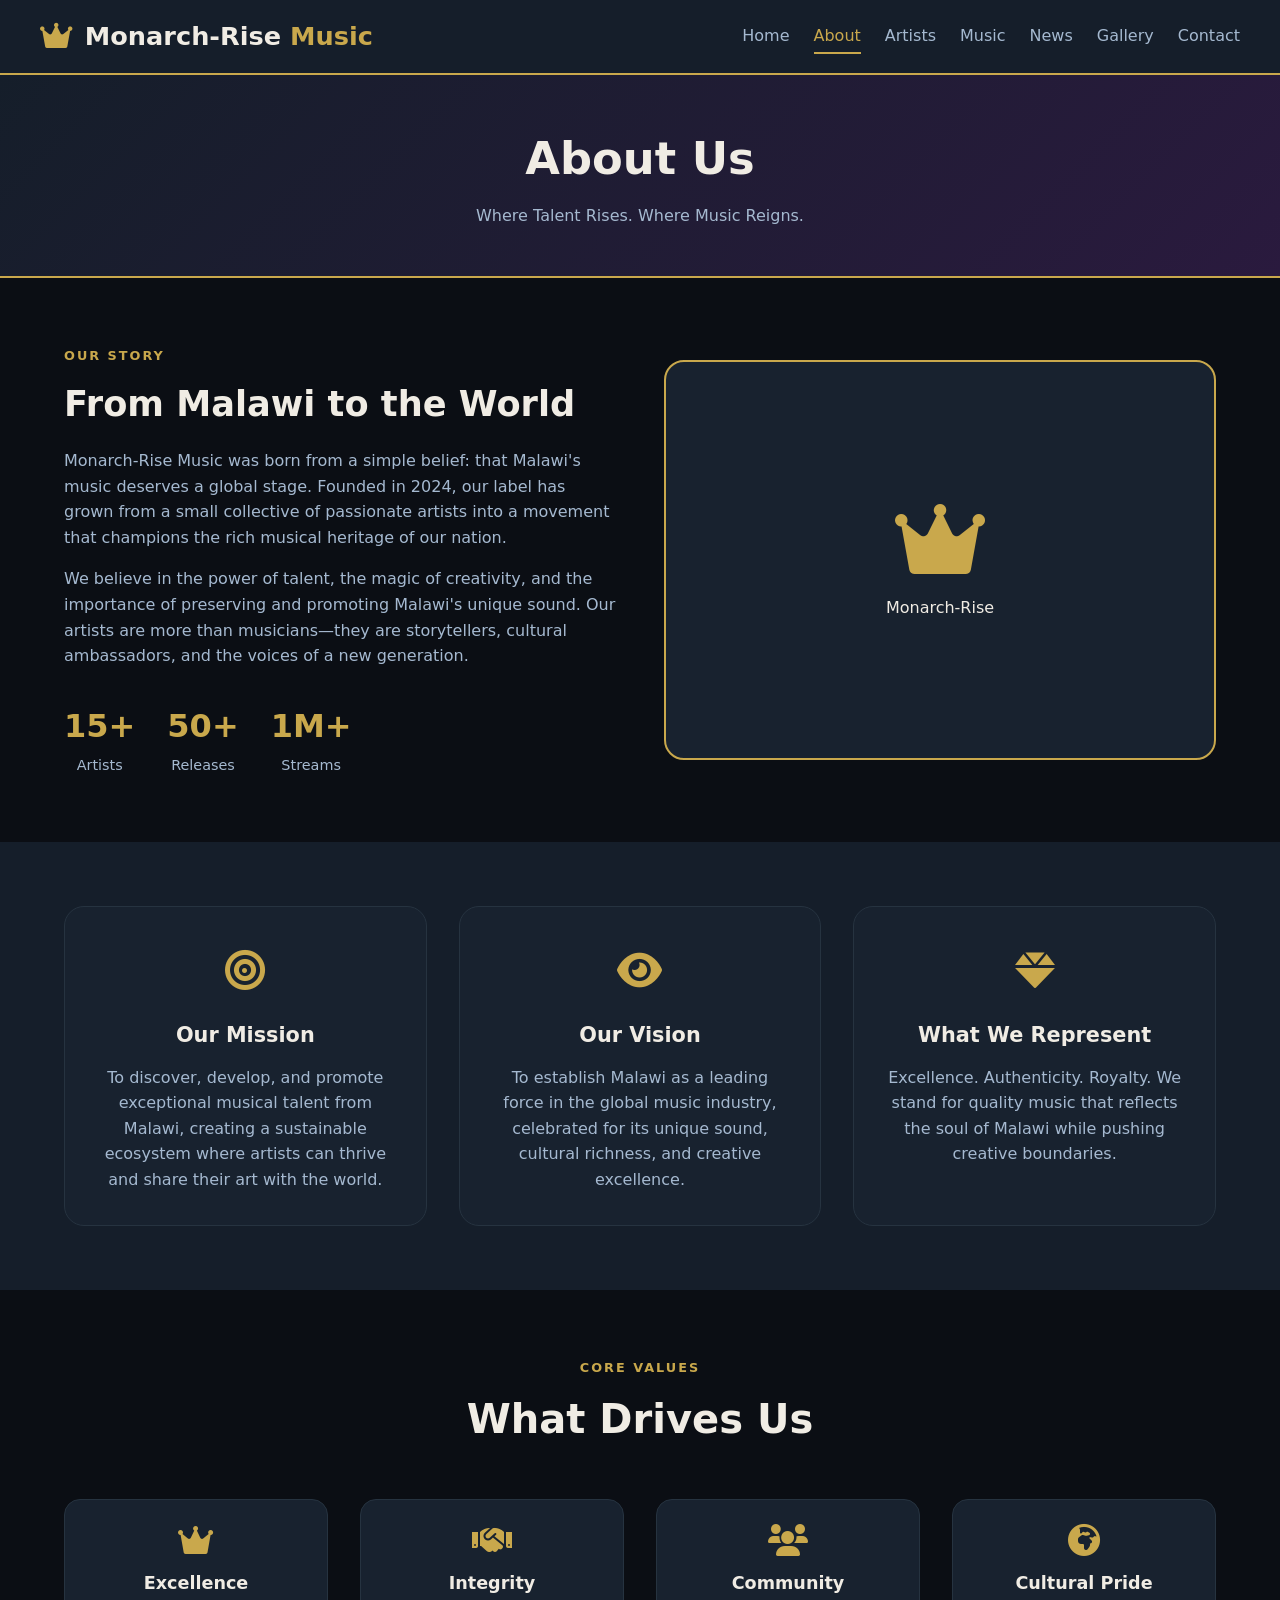
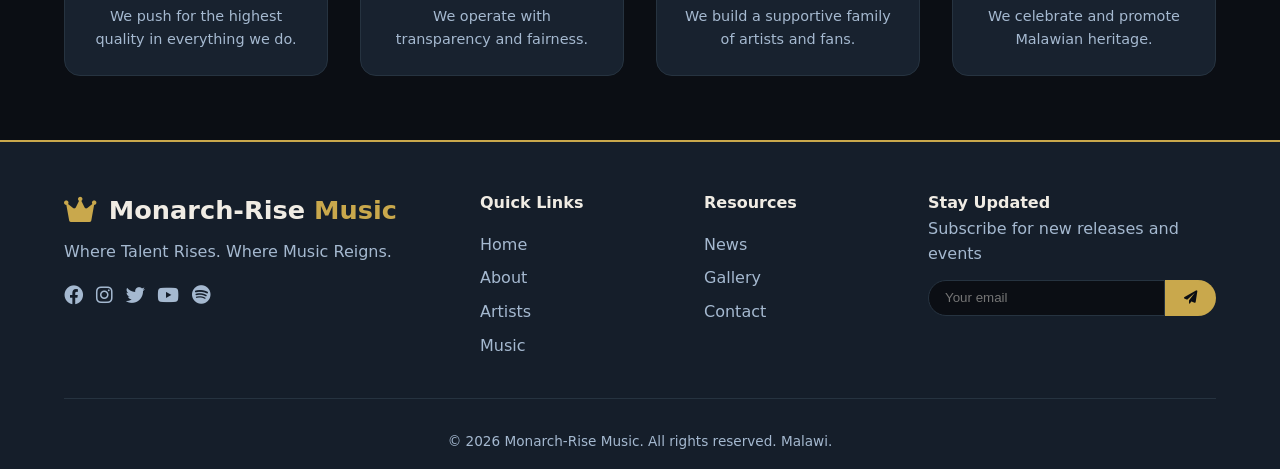
==== about.html @ 3d3236c1 "Initial commit: Complete Monarch-Rise Music website" ====
<!DOCTYPE html>
<html lang="en">
<head>
    <meta charset="UTF-8" />
    <meta name="viewport" content="width=device-width, initial-scale=1.0" />
    <title>Monarch-Rise Music · About</title>
    <link rel="stylesheet" href="https://cdnjs.cloudflare.com/ajax/libs/font-awesome/6.0.0-beta3/css/all.min.css" />
    <link rel="stylesheet" href="css/style.css" />
</head>
<body>
    <!-- Navigation -->
    <nav class="navbar">
        <div class="nav-container">
            <div class="logo">
                <i class="fas fa-crown"></i>
                <h1>Monarch-Rise <span>Music</span></h1>
            </div>
            <ul class="nav-links">
                <li><a href="index.html">Home</a></li>
                <li><a href="about.html" class="active">About</a></li>
                <li><a href="artists.html">Artists</a></li>
                <li><a href="music.html">Music</a></li>
                <li><a href="news.html">News</a></li>
                <li><a href="gallery.html">Gallery</a></li>
                <li><a href="contact.html">Contact</a></li>
            </ul>
            <div class="hamburger">
                <i class="fas fa-bars"></i>
            </div>
        </div>
    </nav>

    <!-- Page Header -->
    <section class="page-header">
        <div class="container">
            <h1>About Us</h1>
            <p>Where Talent Rises. Where Music Reigns.</p>
        </div>
    </section>

    <!-- Story Section -->
    <section class="about-story">
        <div class="container">
            <div class="story-grid">
                <div class="story-content">
                    <span class="section-tag">Our Story</span>
                    <h2>From Malawi to the World</h2>
                    <p>Monarch-Rise Music was born from a simple belief: that Malawi's music deserves a global stage. Founded in 2024, our label has grown from a small collective of passionate artists into a movement that champions the rich musical heritage of our nation.</p>
                    <p>We believe in the power of talent, the magic of creativity, and the importance of preserving and promoting Malawi's unique sound. Our artists are more than musicians—they are storytellers, cultural ambassadors, and the voices of a new generation.</p>
                    <div class="story-stats">
                        <div class="stat">
                            <span class="stat-number">15+</span>
                            <span class="stat-label">Artists</span>
                        </div>
                        <div class="stat">
                            <span class="stat-number">50+</span>
                            <span class="stat-label">Releases</span>
                        </div>
                        <div class="stat">
                            <span class="stat-number">1M+</span>
                            <span class="stat-label">Streams</span>
                        </div>
                    </div>
                </div>
                <div class="story-image">
                    <div class="image-placeholder">
                        <i class="fas fa-crown"></i>
                        <span>Monarch-Rise</span>
                    </div>
                </div>
            </div>
        </div>
    </section>

    <!-- Mission & Vision -->
    <section class="mission-vision">
        <div class="container">
            <div class="mv-grid">
                <div class="mv-card">
                    <div class="mv-icon"><i class="fas fa-bullseye"></i></div>
                    <h3>Our Mission</h3>
                    <p>To discover, develop, and promote exceptional musical talent from Malawi, creating a sustainable ecosystem where artists can thrive and share their art with the world.</p>
                </div>
                <div class="mv-card">
                    <div class="mv-icon"><i class="fas fa-eye"></i></div>
                    <h3>Our Vision</h3>
                    <p>To establish Malawi as a leading force in the global music industry, celebrated for its unique sound, cultural richness, and creative excellence.</p>
                </div>
                <div class="mv-card">
                    <div class="mv-icon"><i class="fas fa-gem"></i></div>
                    <h3>What We Represent</h3>
                    <p>Excellence. Authenticity. Royalty. We stand for quality music that reflects the soul of Malawi while pushing creative boundaries.</p>
                </div>
            </div>
        </div>
    </section>

    <!-- Values -->
    <section class="values">
        <div class="container">
            <div class="section-header">
                <span class="section-tag">Core Values</span>
                <h2>What Drives Us</h2>
            </div>
            <div class="values-grid">
                <div class="value-item">
                    <i class="fas fa-crown"></i>
                    <h4>Excellence</h4>
                    <p>We push for the highest quality in everything we do.</p>
                </div>
                <div class="value-item">
                    <i class="fas fa-handshake"></i>
                    <h4>Integrity</h4>
                    <p>We operate with transparency and fairness.</p>
                </div>
                <div class="value-item">
                    <i class="fas fa-users"></i>
                    <h4>Community</h4>
                    <p>We build a supportive family of artists and fans.</p>
                </div>
                <div class="value-item">
                    <i class="fas fa-globe-africa"></i>
                    <h4>Cultural Pride</h4>
                    <p>We celebrate and promote Malawian heritage.</p>
                </div>
            </div>
        </div>
    </section>

    <!-- Footer -->
    <footer class="footer">
        <div class="container">
            <div class="footer-grid">
                <div class="footer-brand">
                    <div class="logo">
                        <i class="fas fa-crown"></i>
                        <h2>Monarch-Rise <span>Music</span></h2>
                    </div>
                    <p>Where Talent Rises. Where Music Reigns.</p>
                    <div class="footer-social">
                        <a href="#"><i class="fab fa-facebook"></i></a>
                        <a href="#"><i class="fab fa-instagram"></i></a>
                        <a href="#"><i class="fab fa-twitter"></i></a>
                        <a href="#"><i class="fab fa-youtube"></i></a>
                        <a href="#"><i class="fab fa-spotify"></i></a>
                    </div>
                </div>
                <div class="footer-links">
                    <h4>Quick Links</h4>
                    <ul>
                        <li><a href="index.html">Home</a></li>
                        <li><a href="about.html">About</a></li>
                        <li><a href="artists.html">Artists</a></li>
                        <li><a href="music.html">Music</a></li>
                    </ul>
                </div>
                <div class="footer-links">
                    <h4>Resources</h4>
                    <ul>
                        <li><a href="news.html">News</a></li>
                        <li><a href="gallery.html">Gallery</a></li>
                        <li><a href="contact.html">Contact</a></li>
                    </ul>
                </div>
                <div class="footer-newsletter">
                    <h4>Stay Updated</h4>
                    <p>Subscribe for new releases and events</p>
                    <form id="newsletterForm">
                        <input type="email" placeholder="Your email" required />
                        <button type="submit"><i class="fas fa-paper-plane"></i></button>
                    </form>
                </div>
            </div>
            <div class="footer-bottom">
                <p>&copy; 2026 Monarch-Rise Music. All rights reserved. Malawi.</p>
            </div>
        </div>
    </footer>

    <script src="js/script.js"></script>
</body>
</html>
---- css/style.css ----
/* ===== style.css – Monarch-Rise Music ===== */
* {
    margin: 0;
    padding: 0;
    box-sizing: border-box;
}

:root {
    --black: #0b0e14;
    --gold: #c9a84c;
    --gold-light: #dbb95c;
    --white: #f0ece4;
    --purple: #2a1a3e;
    --dark-bg: #151e2a;
    --card-bg: #18222f;
    --text-muted: #a5b9d0;
}

body {
    font-family: 'Segoe UI', Roboto, system-ui, sans-serif;
    background: var(--black);
    color: var(--white);
    line-height: 1.6;
}

.container {
    max-width: 1200px;
    margin: 0 auto;
    padding: 0 1.5rem;
}

/* ===== Navigation ===== */
.navbar {
    background: var(--dark-bg);
    padding: 1rem 2rem;
    border-bottom: 2px solid var(--gold);
    position: sticky;
    top: 0;
    z-index: 1000;
}

.nav-container {
    max-width: 1200px;
    margin: 0 auto;
    display: flex;
    justify-content: space-between;
    align-items: center;
}

.logo {
    display: flex;
    align-items: center;
    gap: 0.8rem;
}

.logo i {
    color: var(--gold);
    font-size: 1.8rem;
}

.logo h1,
.logo h2 {
    font-size: 1.6rem;
    font-weight: 700;
    color: var(--white);
}

.logo span {
    color: var(--gold);
}

.nav-links {
    display: flex;
    list-style: none;
    gap: 1.5rem;
}

.nav-links li a {
    color: var(--text-muted);
    text-decoration: none;
    font-weight: 500;
    transition: 0.3s;
    padding: 0.4rem 0;
    border-bottom: 2px solid transparent;
}

.nav-links li a:hover,
.nav-links li a.active {
    color: var(--gold);
    border-bottom-color: var(--gold);
}

.hamburger {
    display: none;
    color: var(--white);
    font-size: 1.5rem;
    cursor: pointer;
}

/* ===== Hero ===== */
.hero {
    padding: 4rem 2rem;
    background: linear-gradient(135deg, var(--black), var(--purple));
    min-height: 80vh;
    display: flex;
    align-items: center;
    justify-content: center;
    position: relative;
    overflow: hidden;
}

.hero-content {
    max-width: 600px;
    z-index: 2;
}

.hero-badge {
    background: var(--gold);
    color: var(--black);
    padding: 0.3rem 1rem;
    border-radius: 30px;
    font-size: 0.8rem;
    font-weight: 600;
    display: inline-block;
    margin-bottom: 1.5rem;
}

.hero-content h1 {
    font-size: 3.5rem;
    line-height: 1.2;
    margin-bottom: 1.5rem;
}

.hero-content h1 span {
    color: var(--gold);
}

.hero-content p {
    font-size: 1.1rem;
    color: var(--text-muted);
    margin-bottom: 2rem;
}

.hero-buttons {
    display: flex;
    gap: 1rem;
    flex-wrap: wrap;
}

.btn-primary {
    background: var(--gold);
    color: var(--black);
    padding: 0.8rem 2rem;
    border-radius: 50px;
    text-decoration: none;
    font-weight: 600;
    display: inline-flex;
    align-items: center;
    gap: 0.5rem;
    transition: 0.3s;
    border: none;
    cursor: pointer;
}

.btn-primary:hover {
    background: var(--gold-light);
    transform: scale(1.02);
}

.btn-secondary {
    background: transparent;
    color: var(--white);
    padding: 0.8rem 2rem;
    border-radius: 50px;
    text-decoration: none;
    font-weight: 600;
    display: inline-flex;
    align-items: center;
    gap: 0.5rem;
    border: 2px solid var(--gold);
    transition: 0.3s;
}

.btn-secondary:hover {
    background: var(--gold);
    color: var(--black);
}

.btn-outline {
    background: transparent;
    color: var(--gold);
    padding: 0.8rem 2rem;
    border-radius: 50px;
    text-decoration: none;
    font-weight: 600;
    display: inline-flex;
    align-items: center;
    gap: 0.5rem;
    border: 2px solid var(--gold);
    transition: 0.3s;
}

.btn-outline:hover {
    background: var(--gold);
    color: var(--black);
}

.btn-outline-white {
    background: transparent;
    color: var(--white);
    padding: 0.8rem 2rem;
    border-radius: 50px;
    text-decoration: none;
    font-weight: 600;
    display: inline-flex;
    align-items: center;
    gap: 0.5rem;
    border: 2px solid var(--white);
    transition: 0.3s;
}

.btn-outline-white:hover {
    background: var(--white);
    color: var(--black);
}

.hero-visual {
    flex: 1;
    display: flex;
    justify-content: center;
    align-items: center;
    position: relative;
}

.hero-crown {
    font-size: 8rem;
    color: var(--gold);
    animation: float 3s ease-in-out infinite;
}

.sound-waves {
    position: absolute;
    display: flex;
    gap: 0.5rem;
    bottom: -20px;
}

.sound-waves span {
    display: block;
    width: 8px;
    height: 40px;
    background: var(--gold);
    border-radius: 10px;
    animation: wave 1.2s ease-in-out infinite;
}

.sound-waves span:nth-child(2) {
    height: 60px;
    animation-delay: 0.2s;
}
.sound-waves span:nth-child(3) {
    height: 80px;
    animation-delay: 0.4s;
}
.sound-waves span:nth-child(4) {
    height: 50px;
    animation-delay: 0.6s;
}
.sound-waves span:nth-child(5) {
    height: 70px;
    animation-delay: 0.8s;
}

@keyframes float {
    0%,
    100% {
        transform: translateY(0);
    }
    50% {
        transform: translateY(-20px);
    }
}

@keyframes wave {
    0%,
    100% {
        transform: scaleY(0.5);
    }
    50% {
        transform: scaleY(1);
    }
}

/* ===== Section Headers ===== */
.section-header {
    text-align: center;
    margin-bottom: 3rem;
}

.section-tag {
    color: var(--gold);
    font-weight: 600;
    text-transform: uppercase;
    letter-spacing: 2px;
    font-size: 0.8rem;
}

.section-header h2 {
    font-size: 2.5rem;
    margin: 0.5rem 0;
}

.section-header p {
    color: var(--text-muted);
}

/* ===== Featured Artists ===== */
.featured-artists {
    padding: 4rem 0;
}

.artist-grid {
    display: grid;
    grid-template-columns: repeat(auto-fit, minmax(220px, 1fr));
    gap: 2rem;
}

.artist-card {
    background: var(--card-bg);
    border-radius: 20px;
    padding: 1.5rem;
    text-align: center;
    border: 1px solid #263340;
    transition: 0.3s;
}

.artist-card:hover {
    transform: translateY(-6px);
    border-color: var(--gold);
}

.artist-image {
    width: 120px;
    height: 120px;
    border-radius: 50%;
    margin: 0 auto 1rem;
    display: flex;
    align-items: center;
    justify-content: center;
    font-size: 4rem;
    color: var(--gold);
}

.artist-info h3 {
    font-size: 1.1rem;
    margin-bottom: 0.3rem;
}

.artist-info p {
    color: var(--text-muted);
    font-size: 0.9rem;
}

.artist-social {
    display: flex;
    justify-content: center;
    gap: 0.8rem;
    margin-top: 0.8rem;
}

.artist-social a {
    color: var(--text-muted);
    transition: 0.3s;
}

.artist-social a:hover {
    color: var(--gold);
}

/* ===== Latest Releases ===== */
.latest-releases {
    padding: 4rem 0;
    background: var(--dark-bg);
}

.release-grid {
    display: grid;
    grid-template-columns: repeat(auto-fit, minmax(220px, 1fr));
    gap: 2rem;
    margin-bottom: 2rem;
}

.release-card {
    background: var(--card-bg);
    border-radius: 16px;
    overflow: hidden;
    border: 1px solid #263340;
    transition: 0.3s;
}

.release-card:hover {
    transform: translateY(-4px);
    border-color: var(--gold);
}

.release-thumb {
    height: 150px;
    background: var(--black);
    display: flex;
    align-items: center;
    justify-content: center;
    font-size: 3rem;
    color: var(--gold);
    position: relative;
}

.release-play {
    position: absolute;
    width: 50px;
    height: 50px;
    background: var(--gold);
    border-radius: 50%;
    display: flex;
    align-items: center;
    justify-content: center;
    color: var(--black);
    opacity: 0;
    transition: 0.3s;
    cursor: pointer;
}

.release-card:hover .release-play {
    opacity: 1;
}

.release-info {
    padding: 1rem;
}

.release-info h4 {
    font-size: 1rem;
    margin-bottom: 0.2rem;
}

.release-info p {
    color: var(--text-muted);
    font-size: 0.85rem;
}

.release-type {
    display: inline-block;
    background: var(--gold);
    color: var(--black);
    font-size: 0.65rem;
    font-weight: 600;
    padding: 0.2rem 0.6rem;
    border-radius: 30px;
    margin-top: 0.3rem;
}

.center-btn {
    text-align: center;
}

/* ===== CTA Section ===== */
.cta-section {
    padding: 4rem 0;
    background: linear-gradient(135deg, var(--purple), var(--black));
}

.cta-content {
    text-align: center;
    max-width: 700px;
    margin: 0 auto;
}

.cta-content h2 {
    font-size: 2.5rem;
    margin-bottom: 1rem;
}

.cta-content p {
    color: var(--text-muted);
    margin-bottom: 2rem;
}

.cta-buttons {
    display: flex;
    gap: 1rem;
    justify-content: center;
    flex-wrap: wrap;
}

/* ===== Page Header ===== */
.page-header {
    padding: 3rem 0;
    background: linear-gradient(135deg, var(--dark-bg), var(--purple));
    text-align: center;
    border-bottom: 2px solid var(--gold);
}

.page-header h1 {
    font-size: 2.8rem;
}

.page-header p {
    color: var(--text-muted);
    margin-top: 0.5rem;
}

/* ===== About Page ===== */
.about-story {
    padding: 4rem 0;
}

.story-grid {
    display: grid;
    grid-template-columns: 1fr 1fr;
    gap: 3rem;
    align-items: center;
}

.story-content h2 {
    font-size: 2.2rem;
    margin: 0.5rem 0 1rem;
}

.story-content p {
    color: var(--text-muted);
    margin-bottom: 1rem;
}

.story-stats {
    display: flex;
    gap: 2rem;
    margin-top: 2rem;
}

.stat {
    text-align: center;
}

.stat-number {
    font-size: 2rem;
    font-weight: 700;
    color: var(--gold);
    display: block;
}

.stat-label {
    color: var(--text-muted);
    font-size: 0.9rem;
}

.story-image .image-placeholder {
    background: var(--card-bg);
    border-radius: 20px;
    height: 400px;
    display: flex;
    flex-direction: column;
    align-items: center;
    justify-content: center;
    font-size: 5rem;
    color: var(--gold);
    border: 2px solid var(--gold);
}

.image-placeholder span {
    font-size: 1rem;
    margin-top: 1rem;
    color: var(--white);
}

/* ===== Mission & Vision ===== */
.mission-vision {
    padding: 4rem 0;
    background: var(--dark-bg);
}

.mv-grid {
    display: grid;
    grid-template-columns: repeat(auto-fit, minmax(280px, 1fr));
    gap: 2rem;
}

.mv-card {
    background: var(--card-bg);
    padding: 2rem;
    border-radius: 20px;
    text-align: center;
    border: 1px solid #263340;
    transition: 0.3s;
}

.mv-card:hover {
    border-color: var(--gold);
    transform: translateY(-4px);
}

.mv-icon {
    font-size: 2.5rem;
    color: var(--gold);
    margin-bottom: 1rem;
}

.mv-card h3 {
    font-size: 1.3rem;
    margin-bottom: 0.8rem;
}

.mv-card p {
    color: var(--text-muted);
}

/* ===== Values ===== */
.values {
    padding: 4rem 0;
}

.values-grid {
    display: grid;
    grid-template-columns: repeat(auto-fit, minmax(200px, 1fr));
    gap: 2rem;
}

.value-item {
    text-align: center;
    padding: 1.5rem;
    background: var(--card-bg);
    border-radius: 16px;
    border: 1px solid #263340;
    transition: 0.3s;
}

.value-item:hover {
    border-color: var(--gold);
}

.value-item i {
    font-size: 2rem;
    color: var(--gold);
    margin-bottom: 0.8rem;
}

.value-item h4 {
    font-size: 1.1rem;
    margin-bottom: 0.5rem;
}

.value-item p {
    color: var(--text-muted);
    font-size: 0.9rem;
}

/* ===== Artists Page ===== */
.artists-grid-section {
    padding: 4rem 0;
}

.artists-grid-full {
    display: flex;
    flex-direction: column;
    gap: 3rem;
}

.artist-profile {
    display: grid;
    grid-template-columns: 200px 1fr;
    gap: 2rem;
    background: var(--card-bg);
    padding: 2rem;
    border-radius: 24px;
    border: 1px solid #263340;
    transition: 0.3s;
}

.artist-profile:hover {
    border-color: var(--gold);
}

.artist-profile-image {
    width: 200px;
    height: 200px;
    border-radius: 50%;
    display: flex;
    align-items: center;
    justify-content: center;
    font-size: 6rem;
    color: var(--gold);
}

.artist-profile-info h2 {
    font-size: 1.8rem;
    margin-bottom: 0.2rem;
}

.artist-genre {
    color: var(--gold);
    font-weight: 600;
    margin-bottom: 1rem;
}

.artist-bio {
    color: var(--text-muted);
    margin-bottom: 1.5rem;
}

.artist-profile-social {
    display: flex;
    gap: 1rem;
    margin-bottom: 1.5rem;
}

.artist-profile-social a {
    color: var(--text-muted);
    font-size: 1.2rem;
    transition: 0.3s;
}

.artist-profile-social a:hover {
    color: var(--gold);
}

.artist-songs {
    display: flex;
    gap: 0.8rem;
    flex-wrap: wrap;
}

.song-badge {
    background: var(--black);
    padding: 0.3rem 0.8rem;
    border-radius: 30px;
    font-size: 0.8rem;
    border: 1px solid #263340;
}

.song-badge i {
    color: var(--gold);
    margin-right: 0.3rem;
}

/* ===== Music Page ===== */
.music-filter {
    padding: 2rem 0 0;
}

.filter-bar {
    display: flex;
    gap: 1rem;
    justify-content: center;
    flex-wrap: wrap;
    background: var(--card-bg);
    padding: 0.8rem 1.5rem;
    border-radius: 60px;
    border: 1px solid #263340;
}

.filter-btn {
    background: transparent;
    border: none;
    color: var(--text-muted);
    padding: 0.4rem 1.2rem;
    border-radius: 30px;
    cursor: pointer;
    transition: 0.3s;
    font-weight: 500;
}

.filter-btn:hover,
.filter-btn.active {
    background: var(--gold);
    color: var(--black);
}

.music-grid-section {
    padding: 3rem 0;
}

.music-grid-full {
    display: grid;
    grid-template-columns: repeat(auto-fill, minmax(260px, 1fr));
    gap: 2rem;
}

.music-item {
    background: var(--card-bg);
    border-radius: 20px;
    padding: 1.5rem;
    border: 1px solid #263340;
    transition: 0.3s;
    display: flex;
    flex-direction: column;
}

.music-item:hover {
    border-color: var(--gold);
    transform: translateY(-4px);
}

.music-item .music-thumb {
    height: 160px;
    background: var(--black);
    border-radius: 12px;
    display: flex;
    align-items: center;
    justify-content: center;
    font-size: 3rem;
    color: var(--gold);
    margin-bottom: 1rem;
}

.music-item h4 {
    font-size: 1.1rem;
}

.music-item .artist-name {
    color: var(--text-muted);
    font-size: 0.9rem;
}

.music-item .music-actions {
    display: flex;
    gap: 0.8rem;
    margin-top: 1rem;
}

.music-item .music-actions .btn-small {
    padding: 0.4rem 1rem;
    border-radius: 30px;
    border: none;
    cursor: pointer;
    font-size: 0.8rem;
    font-weight: 600;
    transition: 0.3s;
}

.btn-play-small {
    background: var(--gold);
    color: var(--black);
}

.btn-play-small:hover {
    background: var(--gold-light);
}

.btn-download-small {
    background: var(--dark-bg);
    color: var(--white);
    border: 1px solid #263340;
}

.btn-download-small:hover {
    border-color: var(--gold);
}

/* ===== News Page ===== */
.news-grid-section {
    padding: 4rem 0;
}

.news-grid {
    display: grid;
    grid-template-columns: repeat(auto-fill, minmax(340px, 1fr));
    gap: 2rem;
}

.news-card {
    background: var(--card-bg);
    border-radius: 20px;
    overflow: hidden;
    border: 1px solid #263340;
    transition: 0.3s;
}

.news-card:hover {
    transform: translateY(-4px);
    border-color: var(--gold);
}

.news-image {
    height: 200px;
    display: flex;
    align-items: center;
    justify-content: center;
    font-size: 4rem;
    color: var(--gold);
}

.news-content {
    padding: 1.5rem;
}

.news-tag {
    display: inline-block;
    background: var(--gold);
    color: var(--black);
    font-size: 0.65rem;
    font-weight: 700;
    padding: 0.2rem 0.8rem;
    border-radius: 30px;
    text-transform: uppercase;
    margin-bottom: 0.8rem;
}

.news-content h3 {
    font-size: 1.2rem;
    margin-bottom: 0.5rem;
}

.news-date {
    color: var(--text-muted);
    font-size: 0.85rem;
    margin-bottom: 0.8rem;
}

.news-content p {
    color: var(--text-muted);
    margin-bottom: 1rem;
}

.read-more {
    color: var(--gold);
    text-decoration: none;
    font-weight: 600;
    display: inline-flex;
    align-items: center;
    gap: 0.3rem;
    transition: 0.3s;
}

.read-more:hover {
    gap: 0.8rem;
}

/* ===== Gallery Page ===== */
.gallery-filter {
    padding: 2rem 0 0;
}

.gallery-grid-section {
    padding: 3rem 0;
}

.gallery-grid {
    display: grid;
    grid-template-columns: repeat(auto-fill, minmax(250px, 1fr));
    gap: 1.5rem;
}

.gallery-item {
    position: relative;
    border-radius: 16px;
    overflow: hidden;
    cursor: pointer;
    aspect-ratio: 1;
}

.gallery-thumb {
    width: 100%;
    height: 100%;
    display: flex;
    align-items: center;
    justify-content: center;
    font-size: 4rem;
    color: var(--gold);
}

.gallery-overlay {
    position: absolute;
    bottom: 0;
    left: 0;
    right: 0;
    padding: 1rem;
    background: linear-gradient(transparent, rgba(0, 0, 0, 0.8));
    opacity: 0;
    transition: 0.3s;
}

.gallery-item:hover .gallery-overlay {
    opacity: 1;
}

.gallery-overlay span {
    color: var(--white);
    font-weight: 600;
}

/* ===== Contact Page ===== */
.contact-section {
    padding: 4rem 0;
}

.contact-grid {
    display: grid;
    grid-template-columns: 1fr 1fr;
    gap: 3rem;
}

.contact-info h2 {
    font-size: 2rem;
    margin-bottom: 1rem;
}

.contact-info>p {
    color: var(--text-muted);
    margin-bottom: 2rem;
}

.contact-details {
    display: flex;
    flex-direction: column;
    gap: 1.5rem;
    margin-bottom: 2rem;
}

.contact-item {
    display: flex;
    gap: 1rem;
    align-items: flex-start;
}

.contact-item i {
    font-size: 1.5rem;
    color: var(--gold);
    width: 40px;
}

.contact-item h4 {
    font-size: 1rem;
}

.contact-item p {
    color: var(--text-muted);
}

.contact-social h4 {
    margin-bottom: 1rem;
}

.social-links {
    display: flex;
    gap: 1rem;
}

.social-links a {
    color: var(--text-muted);
    font-size: 1.5rem;
    transition: 0.3s;
}

.social-links a:hover {
    color: var(--gold);
}

.contact-form {
    background: var(--card-bg);
    padding: 2rem;
    border-radius: 24px;
    border: 1px solid #263340;
}

.contact-form h3 {
    font-size: 1.5rem;
    margin-bottom: 1.5rem;
}

.form-group {
    margin-bottom: 1.5rem;
}

.form-group label {
    display: block;
    margin-bottom: 0.3rem;
    font-weight: 500;
}

.form-group input,
.form-group select,
.form-group textarea {
    width: 100%;
    padding: 0.8rem 1rem;
    border-radius: 12px;
    border: 1px solid #263340;
    background: var(--black);
    color: var(--white);
    font-size: 1rem;
    transition: 0.3s;
}

.form-group input:focus,
.form-group select:focus,
.form-group textarea:focus {
    outline: none;
    border-color: var(--gold);
}

.form-group textarea {
    resize: vertical;
}

/* ===== Footer ===== */
.footer {
    background: var(--dark-bg);
    padding: 3rem 0 1rem;
    border-top: 2px solid var(--gold);
    margin-top: auto;
}

.footer-grid {
    display: grid;
    grid-template-columns: 2fr 1fr 1fr 1.5fr;
    gap: 2rem;
    margin-bottom: 2rem;
}

.footer-brand .logo {
    margin-bottom: 0.5rem;
}

.footer-brand p {
    color: var(--text-muted);
    margin-bottom: 1rem;
}

.footer-social {
    display: flex;
    gap: 0.8rem;
}

.footer-social a {
    color: var(--text-muted);
    font-size: 1.2rem;
    transition: 0.3s;
}

.footer-social a:hover {
    color: var(--gold);
}

.footer-links h4 {
    margin-bottom: 1rem;
}

.footer-links ul {
    list-style: none;
}

.footer-links ul li {
    margin-bottom: 0.5rem;
}

.footer-links ul li a {
    color: var(--text-muted);
    text-decoration: none;
    transition: 0.3s;
}

.footer-links ul li a:hover {
    color: var(--gold);
}

.footer-newsletter p {
    color: var(--text-muted);
    margin-bottom: 0.8rem;
}

.footer-newsletter form {
    display: flex;
}

.footer-newsletter input {
    flex: 1;
    padding: 0.6rem 1rem;
    border-radius: 30px 0 0 30px;
    border: 1px solid #263340;
    background: var(--black);
    color: var(--white);
}

.footer-newsletter button {
    padding: 0.6rem 1.2rem;
    border-radius: 0 30px 30px 0;
    border: none;
    background: var(--gold);
    color: var(--black);
    cursor: pointer;
    transition: 0.3s;
}

.footer-newsletter button:hover {
    background: var(--gold-light);
}

.footer-bottom {
    text-align: center;
    padding-top: 2rem;
    border-top: 1px solid #263340;
    color: var(--text-muted);
    font-size: 0.85rem;
}

/* ===== Responsive ===== */
@media (max-width: 992px) {
    .story-grid,
    .contact-grid {
        grid-template-columns: 1fr;
    }
    .artist-profile {
        grid-template-columns: 1fr;
        text-align: center;
    }
    .artist-profile-image {
        margin: 0 auto;
    }
    .artist-songs {
        justify-content: center;
    }
    .artist-profile-social {
        justify-content: center;
    }
}

@media (max-width: 768px) {
    .nav-links {
        display: none;
        flex-direction: column;
        width: 100%;
        padding: 1rem 0;
    }
    .nav-links.active {
        display: flex;
    }
    .hamburger {
        display: block;
    }
    .nav-container {
        flex-wrap: wrap;
    }
    .hero-content h1 {
        font-size: 2.2rem;
    }
    .hero {
        min-height: 60vh;
        flex-direction: column;
        text-align: center;
    }
    .hero-buttons {
        justify-content: center;
    }
    .hero-crown {
        font-size: 4rem;
    }
    .section-header h2 {
        font-size: 1.8rem;
    }
    .footer-grid {
        grid-template-columns: 1fr;
        text-align: center;
    }
    .footer-social {
        justify-content: center;
    }
    .footer-newsletter form {
        max-width: 300px;
        margin: 0 auto;
    }
    .cta-content h2 {
        font-size: 1.8rem;
    }
    .page-header h1 {
        font-size: 2rem;
    }
    .news-grid {
        grid-template-columns: 1fr;
    }
    .gallery-grid {
        grid-template-columns: repeat(auto-fill, minmax(180px, 1fr));
    }
    .mv-grid {
        grid-template-columns: 1fr;
    }
    .values-grid {
        grid-template-columns: 1fr 1fr;
    }
    .music-grid-full {
        grid-template-columns: 1fr 1fr;
    }
    .artist-grid {
        grid-template-columns: 1fr 1fr;
    }
    .release-grid {
        grid-template-columns: 1fr 1fr;
    }
    .filter-bar {
        border-radius: 30px;
        padding: 0.5rem;
        gap: 0.3rem;
    }
    .filter-btn {
        font-size: 0.75rem;
        padding: 0.3rem 0.8rem;
    }
}

@media (max-width: 480px) {
    .hero-content h1 {
        font-size: 1.8rem;
    }
    .music-grid-full {
        grid-template-columns: 1fr;
    }
    .artist-grid {
        grid-template-columns: 1fr;
    }
    .release-grid {
        grid-template-columns: 1fr;
    }
    .values-grid {
        grid-template-columns: 1fr;
    }
    .cta-buttons {
        flex-direction: column;
        align-items: center;
    }
}
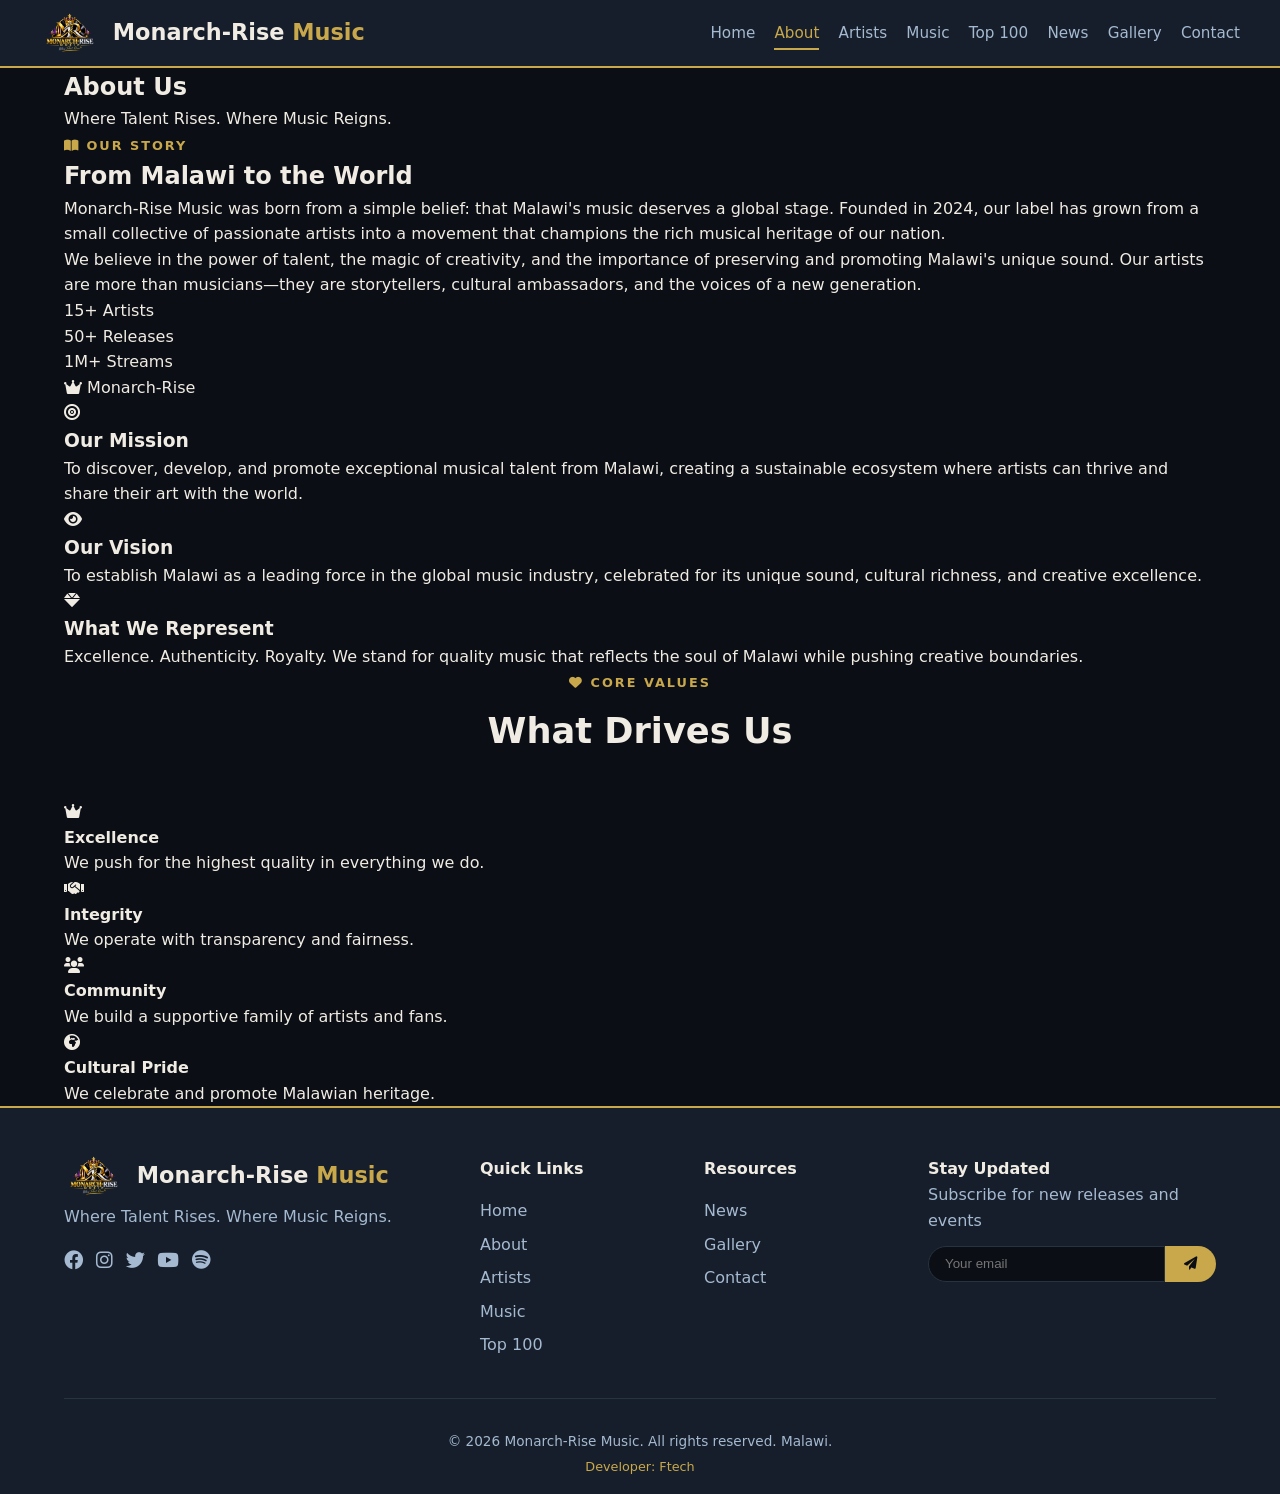
==== commit cece48bc: "Complete: All pages professionally styled with full CSS" ====
--- a/about.html
+++ b/about.html
@@ -6,13 +6,14 @@
     <title>Monarch-Rise Music · About</title>
     <link rel="stylesheet" href="https://cdnjs.cloudflare.com/ajax/libs/font-awesome/6.0.0-beta3/css/all.min.css" />
     <link rel="stylesheet" href="css/style.css" />
+    <link rel="icon" type="image/png" href="assets/logo.png" />
 </head>
 <body>
     <!-- Navigation -->
     <nav class="navbar">
         <div class="nav-container">
             <div class="logo">
-                <i class="fas fa-crown"></i>
+                <img src="assets/logo.png" alt="Monarch-Rise Music" class="logo-img" onerror="this.style.display='none'" />
                 <h1>Monarch-Rise <span>Music</span></h1>
             </div>
             <ul class="nav-links">
@@ -20,6 +21,7 @@
                 <li><a href="about.html" class="active">About</a></li>
                 <li><a href="artists.html">Artists</a></li>
                 <li><a href="music.html">Music</a></li>
+                <li><a href="top100.html">Top 100</a></li>
                 <li><a href="news.html">News</a></li>
                 <li><a href="gallery.html">Gallery</a></li>
                 <li><a href="contact.html">Contact</a></li>
@@ -43,7 +45,7 @@
         <div class="container">
             <div class="story-grid">
                 <div class="story-content">
-                    <span class="section-tag">Our Story</span>
+                    <span class="section-tag"><i class="fas fa-book-open"></i> Our Story</span>
                     <h2>From Malawi to the World</h2>
                     <p>Monarch-Rise Music was born from a simple belief: that Malawi's music deserves a global stage. Founded in 2024, our label has grown from a small collective of passionate artists into a movement that champions the rich musical heritage of our nation.</p>
                     <p>We believe in the power of talent, the magic of creativity, and the importance of preserving and promoting Malawi's unique sound. Our artists are more than musicians—they are storytellers, cultural ambassadors, and the voices of a new generation.</p>
@@ -99,7 +101,7 @@
     <section class="values">
         <div class="container">
             <div class="section-header">
-                <span class="section-tag">Core Values</span>
+                <span class="section-tag"><i class="fas fa-heart"></i> Core Values</span>
                 <h2>What Drives Us</h2>
             </div>
             <div class="values-grid">
@@ -133,7 +135,7 @@
             <div class="footer-grid">
                 <div class="footer-brand">
                     <div class="logo">
-                        <i class="fas fa-crown"></i>
+                        <img src="assets/logo.png" alt="Monarch-Rise Music" class="logo-img" onerror="this.style.display='none'" />
                         <h2>Monarch-Rise <span>Music</span></h2>
                     </div>
                     <p>Where Talent Rises. Where Music Reigns.</p>
@@ -152,6 +154,7 @@
                         <li><a href="about.html">About</a></li>
                         <li><a href="artists.html">Artists</a></li>
                         <li><a href="music.html">Music</a></li>
+                        <li><a href="top100.html">Top 100</a></li>
                     </ul>
                 </div>
                 <div class="footer-links">
@@ -173,6 +176,7 @@
             </div>
             <div class="footer-bottom">
                 <p>&copy; 2026 Monarch-Rise Music. All rights reserved. Malawi.</p>
+                <p style="color: var(--gold); font-size: 0.8rem; margin-top: 0.3rem;">Developer: Ftech</p>
             </div>
         </div>
     </footer>
--- a/css/style.css
+++ b/css/style.css
@@ -16,11 +16,12 @@
     --text-muted: #a5b9d0;
 }
 
-body {
+html, body {
     font-family: 'Segoe UI', Roboto, system-ui, sans-serif;
     background: var(--black);
     color: var(--white);
     line-height: 1.6;
+    min-height: 100vh;
 }
 
 .container {
@@ -32,7 +33,7 @@
 /* ===== Navigation ===== */
 .navbar {
     background: var(--dark-bg);
-    padding: 1rem 2rem;
+    padding: 0.8rem 2rem;
     border-bottom: 2px solid var(--gold);
     position: sticky;
     top: 0;
@@ -53,6 +54,12 @@
     gap: 0.8rem;
 }
 
+.logo-img {
+    height: 40px;
+    width: auto;
+    object-fit: contain;
+}
+
 .logo i {
     color: var(--gold);
     font-size: 1.8rem;
@@ -60,7 +67,7 @@
 
 .logo h1,
 .logo h2 {
-    font-size: 1.6rem;
+    font-size: 1.4rem;
     font-weight: 700;
     color: var(--white);
 }
@@ -72,7 +79,7 @@
 .nav-links {
     display: flex;
     list-style: none;
-    gap: 1.5rem;
+    gap: 1.2rem;
 }
 
 .nav-links li a {
@@ -82,6 +89,7 @@
     transition: 0.3s;
     padding: 0.4rem 0;
     border-bottom: 2px solid transparent;
+    font-size: 0.95rem;
 }
 
 .nav-links li a:hover,
@@ -99,14 +107,15 @@
 
 /* ===== Hero ===== */
 .hero {
-    padding: 4rem 2rem;
+    padding: 3rem 2rem;
+    min-height: 55vh;
     background: linear-gradient(135deg, var(--black), var(--purple));
-    min-height: 80vh;
-    display: flex;
-    align-items: center;
-    justify-content: center;
+    display: flex;
+    align-items: center;
+    justify-content: space-between;
     position: relative;
     overflow: hidden;
+    gap: 2rem;
 }
 
 .hero-content {
@@ -117,28 +126,29 @@
 .hero-badge {
     background: var(--gold);
     color: var(--black);
-    padding: 0.3rem 1rem;
+    padding: 0.3rem 1.2rem;
     border-radius: 30px;
     font-size: 0.8rem;
     font-weight: 600;
     display: inline-block;
+    margin-bottom: 1rem;
+}
+
+.hero-content h1 {
+    font-size: 2.8rem;
+    line-height: 1.2;
+    margin-bottom: 1rem;
+}
+
+.hero-content h1 span {
+    color: var(--gold);
+}
+
+.hero-content p {
+    font-size: 1rem;
+    color: var(--text-muted);
     margin-bottom: 1.5rem;
-}
-
-.hero-content h1 {
-    font-size: 3.5rem;
-    line-height: 1.2;
-    margin-bottom: 1.5rem;
-}
-
-.hero-content h1 span {
-    color: var(--gold);
-}
-
-.hero-content p {
-    font-size: 1.1rem;
-    color: var(--text-muted);
-    margin-bottom: 2rem;
+    max-width: 500px;
 }
 
 .hero-buttons {
@@ -150,7 +160,7 @@
 .btn-primary {
     background: var(--gold);
     color: var(--black);
-    padding: 0.8rem 2rem;
+    padding: 0.7rem 1.8rem;
     border-radius: 50px;
     text-decoration: none;
     font-weight: 600;
@@ -170,7 +180,7 @@
 .btn-secondary {
     background: transparent;
     color: var(--white);
-    padding: 0.8rem 2rem;
+    padding: 0.7rem 1.8rem;
     border-radius: 50px;
     text-decoration: none;
     font-weight: 600;
@@ -189,7 +199,7 @@
 .btn-outline {
     background: transparent;
     color: var(--gold);
-    padding: 0.8rem 2rem;
+    padding: 0.7rem 1.8rem;
     border-radius: 50px;
     text-decoration: none;
     font-weight: 600;
@@ -208,7 +218,7 @@
 .btn-outline-white {
     background: transparent;
     color: var(--white);
-    padding: 0.8rem 2rem;
+    padding: 0.7rem 1.8rem;
     border-radius: 50px;
     text-decoration: none;
     font-weight: 600;
@@ -229,72 +239,33 @@
     display: flex;
     justify-content: center;
     align-items: center;
-    position: relative;
-}
-
-.hero-crown {
-    font-size: 8rem;
-    color: var(--gold);
-    animation: float 3s ease-in-out infinite;
-}
-
-.sound-waves {
-    position: absolute;
-    display: flex;
-    gap: 0.5rem;
-    bottom: -20px;
-}
-
-.sound-waves span {
-    display: block;
-    width: 8px;
-    height: 40px;
-    background: var(--gold);
-    border-radius: 10px;
-    animation: wave 1.2s ease-in-out infinite;
-}
-
-.sound-waves span:nth-child(2) {
-    height: 60px;
-    animation-delay: 0.2s;
-}
-.sound-waves span:nth-child(3) {
-    height: 80px;
-    animation-delay: 0.4s;
-}
-.sound-waves span:nth-child(4) {
-    height: 50px;
-    animation-delay: 0.6s;
-}
-.sound-waves span:nth-child(5) {
-    height: 70px;
-    animation-delay: 0.8s;
-}
-
-@keyframes float {
-    0%,
-    100% {
-        transform: translateY(0);
-    }
-    50% {
-        transform: translateY(-20px);
-    }
-}
-
-@keyframes wave {
-    0%,
-    100% {
-        transform: scaleY(0.5);
-    }
-    50% {
-        transform: scaleY(1);
-    }
+}
+
+.weather-widget {
+    background: rgba(255, 255, 255, 0.05);
+    backdrop-filter: blur(10px);
+    padding: 0.8rem 1.5rem;
+    border-radius: 50px;
+    border: 1px solid rgba(201, 168, 76, 0.3);
+    display: flex;
+    align-items: center;
+    gap: 0.8rem;
+    color: var(--white);
+}
+
+.weather-widget i {
+    color: var(--gold);
+    font-size: 1.2rem;
+}
+
+.weather-widget span {
+    font-weight: 500;
 }
 
 /* ===== Section Headers ===== */
 .section-header {
     text-align: center;
-    margin-bottom: 3rem;
+    margin-bottom: 2.5rem;
 }
 
 .section-tag {
@@ -306,12 +277,81 @@
 }
 
 .section-header h2 {
-    font-size: 2.5rem;
+    font-size: 2.2rem;
     margin: 0.5rem 0;
 }
 
 .section-header p {
     color: var(--text-muted);
+}
+
+/* ===== Top 100 Preview ===== */
+.top100-preview {
+    padding: 3rem 0 4rem;
+    background: var(--dark-bg);
+}
+
+.top100-preview-grid {
+    display: grid;
+    grid-template-columns: repeat(auto-fill, minmax(280px, 1fr));
+    gap: 1.5rem;
+    margin-top: 2rem;
+}
+
+.top100-preview-item {
+    background: var(--card-bg);
+    border-radius: 16px;
+    padding: 1.2rem;
+    border: 1px solid #263340;
+    display: flex;
+    align-items: center;
+    gap: 1rem;
+    transition: 0.3s;
+}
+
+.top100-preview-item:hover {
+    border-color: var(--gold);
+    transform: translateX(4px);
+}
+
+.top100-rank {
+    font-size: 1.5rem;
+    font-weight: 700;
+    color: var(--gold);
+    min-width: 40px;
+    text-align: center;
+}
+
+.top100-preview-item .song-icon {
+    font-size: 2rem;
+    color: var(--gold);
+    width: 50px;
+    text-align: center;
+}
+
+.top100-preview-item .song-info {
+    flex: 1;
+}
+
+.top100-preview-item .song-info h4 {
+    font-size: 1rem;
+    margin-bottom: 0.1rem;
+}
+
+.top100-preview-item .song-info p {
+    color: var(--text-muted);
+    font-size: 0.85rem;
+}
+
+.top100-preview-item .song-stats {
+    display: flex;
+    gap: 1rem;
+    font-size: 0.75rem;
+    color: var(--text-muted);
+}
+
+.top100-preview-item .song-stats i {
+    color: var(--gold);
 }
 
 /* ===== Featured Artists ===== */
@@ -491,614 +531,6 @@
     flex-wrap: wrap;
 }
 
-/* ===== Page Header ===== */
-.page-header {
-    padding: 3rem 0;
-    background: linear-gradient(135deg, var(--dark-bg), var(--purple));
-    text-align: center;
-    border-bottom: 2px solid var(--gold);
-}
-
-.page-header h1 {
-    font-size: 2.8rem;
-}
-
-.page-header p {
-    color: var(--text-muted);
-    margin-top: 0.5rem;
-}
-
-/* ===== About Page ===== */
-.about-story {
-    padding: 4rem 0;
-}
-
-.story-grid {
-    display: grid;
-    grid-template-columns: 1fr 1fr;
-    gap: 3rem;
-    align-items: center;
-}
-
-.story-content h2 {
-    font-size: 2.2rem;
-    margin: 0.5rem 0 1rem;
-}
-
-.story-content p {
-    color: var(--text-muted);
-    margin-bottom: 1rem;
-}
-
-.story-stats {
-    display: flex;
-    gap: 2rem;
-    margin-top: 2rem;
-}
-
-.stat {
-    text-align: center;
-}
-
-.stat-number {
-    font-size: 2rem;
-    font-weight: 700;
-    color: var(--gold);
-    display: block;
-}
-
-.stat-label {
-    color: var(--text-muted);
-    font-size: 0.9rem;
-}
-
-.story-image .image-placeholder {
-    background: var(--card-bg);
-    border-radius: 20px;
-    height: 400px;
-    display: flex;
-    flex-direction: column;
-    align-items: center;
-    justify-content: center;
-    font-size: 5rem;
-    color: var(--gold);
-    border: 2px solid var(--gold);
-}
-
-.image-placeholder span {
-    font-size: 1rem;
-    margin-top: 1rem;
-    color: var(--white);
-}
-
-/* ===== Mission & Vision ===== */
-.mission-vision {
-    padding: 4rem 0;
-    background: var(--dark-bg);
-}
-
-.mv-grid {
-    display: grid;
-    grid-template-columns: repeat(auto-fit, minmax(280px, 1fr));
-    gap: 2rem;
-}
-
-.mv-card {
-    background: var(--card-bg);
-    padding: 2rem;
-    border-radius: 20px;
-    text-align: center;
-    border: 1px solid #263340;
-    transition: 0.3s;
-}
-
-.mv-card:hover {
-    border-color: var(--gold);
-    transform: translateY(-4px);
-}
-
-.mv-icon {
-    font-size: 2.5rem;
-    color: var(--gold);
-    margin-bottom: 1rem;
-}
-
-.mv-card h3 {
-    font-size: 1.3rem;
-    margin-bottom: 0.8rem;
-}
-
-.mv-card p {
-    color: var(--text-muted);
-}
-
-/* ===== Values ===== */
-.values {
-    padding: 4rem 0;
-}
-
-.values-grid {
-    display: grid;
-    grid-template-columns: repeat(auto-fit, minmax(200px, 1fr));
-    gap: 2rem;
-}
-
-.value-item {
-    text-align: center;
-    padding: 1.5rem;
-    background: var(--card-bg);
-    border-radius: 16px;
-    border: 1px solid #263340;
-    transition: 0.3s;
-}
-
-.value-item:hover {
-    border-color: var(--gold);
-}
-
-.value-item i {
-    font-size: 2rem;
-    color: var(--gold);
-    margin-bottom: 0.8rem;
-}
-
-.value-item h4 {
-    font-size: 1.1rem;
-    margin-bottom: 0.5rem;
-}
-
-.value-item p {
-    color: var(--text-muted);
-    font-size: 0.9rem;
-}
-
-/* ===== Artists Page ===== */
-.artists-grid-section {
-    padding: 4rem 0;
-}
-
-.artists-grid-full {
-    display: flex;
-    flex-direction: column;
-    gap: 3rem;
-}
-
-.artist-profile {
-    display: grid;
-    grid-template-columns: 200px 1fr;
-    gap: 2rem;
-    background: var(--card-bg);
-    padding: 2rem;
-    border-radius: 24px;
-    border: 1px solid #263340;
-    transition: 0.3s;
-}
-
-.artist-profile:hover {
-    border-color: var(--gold);
-}
-
-.artist-profile-image {
-    width: 200px;
-    height: 200px;
-    border-radius: 50%;
-    display: flex;
-    align-items: center;
-    justify-content: center;
-    font-size: 6rem;
-    color: var(--gold);
-}
-
-.artist-profile-info h2 {
-    font-size: 1.8rem;
-    margin-bottom: 0.2rem;
-}
-
-.artist-genre {
-    color: var(--gold);
-    font-weight: 600;
-    margin-bottom: 1rem;
-}
-
-.artist-bio {
-    color: var(--text-muted);
-    margin-bottom: 1.5rem;
-}
-
-.artist-profile-social {
-    display: flex;
-    gap: 1rem;
-    margin-bottom: 1.5rem;
-}
-
-.artist-profile-social a {
-    color: var(--text-muted);
-    font-size: 1.2rem;
-    transition: 0.3s;
-}
-
-.artist-profile-social a:hover {
-    color: var(--gold);
-}
-
-.artist-songs {
-    display: flex;
-    gap: 0.8rem;
-    flex-wrap: wrap;
-}
-
-.song-badge {
-    background: var(--black);
-    padding: 0.3rem 0.8rem;
-    border-radius: 30px;
-    font-size: 0.8rem;
-    border: 1px solid #263340;
-}
-
-.song-badge i {
-    color: var(--gold);
-    margin-right: 0.3rem;
-}
-
-/* ===== Music Page ===== */
-.music-filter {
-    padding: 2rem 0 0;
-}
-
-.filter-bar {
-    display: flex;
-    gap: 1rem;
-    justify-content: center;
-    flex-wrap: wrap;
-    background: var(--card-bg);
-    padding: 0.8rem 1.5rem;
-    border-radius: 60px;
-    border: 1px solid #263340;
-}
-
-.filter-btn {
-    background: transparent;
-    border: none;
-    color: var(--text-muted);
-    padding: 0.4rem 1.2rem;
-    border-radius: 30px;
-    cursor: pointer;
-    transition: 0.3s;
-    font-weight: 500;
-}
-
-.filter-btn:hover,
-.filter-btn.active {
-    background: var(--gold);
-    color: var(--black);
-}
-
-.music-grid-section {
-    padding: 3rem 0;
-}
-
-.music-grid-full {
-    display: grid;
-    grid-template-columns: repeat(auto-fill, minmax(260px, 1fr));
-    gap: 2rem;
-}
-
-.music-item {
-    background: var(--card-bg);
-    border-radius: 20px;
-    padding: 1.5rem;
-    border: 1px solid #263340;
-    transition: 0.3s;
-    display: flex;
-    flex-direction: column;
-}
-
-.music-item:hover {
-    border-color: var(--gold);
-    transform: translateY(-4px);
-}
-
-.music-item .music-thumb {
-    height: 160px;
-    background: var(--black);
-    border-radius: 12px;
-    display: flex;
-    align-items: center;
-    justify-content: center;
-    font-size: 3rem;
-    color: var(--gold);
-    margin-bottom: 1rem;
-}
-
-.music-item h4 {
-    font-size: 1.1rem;
-}
-
-.music-item .artist-name {
-    color: var(--text-muted);
-    font-size: 0.9rem;
-}
-
-.music-item .music-actions {
-    display: flex;
-    gap: 0.8rem;
-    margin-top: 1rem;
-}
-
-.music-item .music-actions .btn-small {
-    padding: 0.4rem 1rem;
-    border-radius: 30px;
-    border: none;
-    cursor: pointer;
-    font-size: 0.8rem;
-    font-weight: 600;
-    transition: 0.3s;
-}
-
-.btn-play-small {
-    background: var(--gold);
-    color: var(--black);
-}
-
-.btn-play-small:hover {
-    background: var(--gold-light);
-}
-
-.btn-download-small {
-    background: var(--dark-bg);
-    color: var(--white);
-    border: 1px solid #263340;
-}
-
-.btn-download-small:hover {
-    border-color: var(--gold);
-}
-
-/* ===== News Page ===== */
-.news-grid-section {
-    padding: 4rem 0;
-}
-
-.news-grid {
-    display: grid;
-    grid-template-columns: repeat(auto-fill, minmax(340px, 1fr));
-    gap: 2rem;
-}
-
-.news-card {
-    background: var(--card-bg);
-    border-radius: 20px;
-    overflow: hidden;
-    border: 1px solid #263340;
-    transition: 0.3s;
-}
-
-.news-card:hover {
-    transform: translateY(-4px);
-    border-color: var(--gold);
-}
-
-.news-image {
-    height: 200px;
-    display: flex;
-    align-items: center;
-    justify-content: center;
-    font-size: 4rem;
-    color: var(--gold);
-}
-
-.news-content {
-    padding: 1.5rem;
-}
-
-.news-tag {
-    display: inline-block;
-    background: var(--gold);
-    color: var(--black);
-    font-size: 0.65rem;
-    font-weight: 700;
-    padding: 0.2rem 0.8rem;
-    border-radius: 30px;
-    text-transform: uppercase;
-    margin-bottom: 0.8rem;
-}
-
-.news-content h3 {
-    font-size: 1.2rem;
-    margin-bottom: 0.5rem;
-}
-
-.news-date {
-    color: var(--text-muted);
-    font-size: 0.85rem;
-    margin-bottom: 0.8rem;
-}
-
-.news-content p {
-    color: var(--text-muted);
-    margin-bottom: 1rem;
-}
-
-.read-more {
-    color: var(--gold);
-    text-decoration: none;
-    font-weight: 600;
-    display: inline-flex;
-    align-items: center;
-    gap: 0.3rem;
-    transition: 0.3s;
-}
-
-.read-more:hover {
-    gap: 0.8rem;
-}
-
-/* ===== Gallery Page ===== */
-.gallery-filter {
-    padding: 2rem 0 0;
-}
-
-.gallery-grid-section {
-    padding: 3rem 0;
-}
-
-.gallery-grid {
-    display: grid;
-    grid-template-columns: repeat(auto-fill, minmax(250px, 1fr));
-    gap: 1.5rem;
-}
-
-.gallery-item {
-    position: relative;
-    border-radius: 16px;
-    overflow: hidden;
-    cursor: pointer;
-    aspect-ratio: 1;
-}
-
-.gallery-thumb {
-    width: 100%;
-    height: 100%;
-    display: flex;
-    align-items: center;
-    justify-content: center;
-    font-size: 4rem;
-    color: var(--gold);
-}
-
-.gallery-overlay {
-    position: absolute;
-    bottom: 0;
-    left: 0;
-    right: 0;
-    padding: 1rem;
-    background: linear-gradient(transparent, rgba(0, 0, 0, 0.8));
-    opacity: 0;
-    transition: 0.3s;
-}
-
-.gallery-item:hover .gallery-overlay {
-    opacity: 1;
-}
-
-.gallery-overlay span {
-    color: var(--white);
-    font-weight: 600;
-}
-
-/* ===== Contact Page ===== */
-.contact-section {
-    padding: 4rem 0;
-}
-
-.contact-grid {
-    display: grid;
-    grid-template-columns: 1fr 1fr;
-    gap: 3rem;
-}
-
-.contact-info h2 {
-    font-size: 2rem;
-    margin-bottom: 1rem;
-}
-
-.contact-info>p {
-    color: var(--text-muted);
-    margin-bottom: 2rem;
-}
-
-.contact-details {
-    display: flex;
-    flex-direction: column;
-    gap: 1.5rem;
-    margin-bottom: 2rem;
-}
-
-.contact-item {
-    display: flex;
-    gap: 1rem;
-    align-items: flex-start;
-}
-
-.contact-item i {
-    font-size: 1.5rem;
-    color: var(--gold);
-    width: 40px;
-}
-
-.contact-item h4 {
-    font-size: 1rem;
-}
-
-.contact-item p {
-    color: var(--text-muted);
-}
-
-.contact-social h4 {
-    margin-bottom: 1rem;
-}
-
-.social-links {
-    display: flex;
-    gap: 1rem;
-}
-
-.social-links a {
-    color: var(--text-muted);
-    font-size: 1.5rem;
-    transition: 0.3s;
-}
-
-.social-links a:hover {
-    color: var(--gold);
-}
-
-.contact-form {
-    background: var(--card-bg);
-    padding: 2rem;
-    border-radius: 24px;
-    border: 1px solid #263340;
-}
-
-.contact-form h3 {
-    font-size: 1.5rem;
-    margin-bottom: 1.5rem;
-}
-
-.form-group {
-    margin-bottom: 1.5rem;
-}
-
-.form-group label {
-    display: block;
-    margin-bottom: 0.3rem;
-    font-weight: 500;
-}
-
-.form-group input,
-.form-group select,
-.form-group textarea {
-    width: 100%;
-    padding: 0.8rem 1rem;
-    border-radius: 12px;
-    border: 1px solid #263340;
-    background: var(--black);
-    color: var(--white);
-    font-size: 1rem;
-    transition: 0.3s;
-}
-
-.form-group input:focus,
-.form-group select:focus,
-.form-group textarea:focus {
-    outline: none;
-    border-color: var(--gold);
-}
-
-.form-group textarea {
-    resize: vertical;
-}
-
 /* ===== Footer ===== */
 .footer {
     background: var(--dark-bg);
@@ -1202,22 +634,25 @@
 
 /* ===== Responsive ===== */
 @media (max-width: 992px) {
-    .story-grid,
-    .contact-grid {
-        grid-template-columns: 1fr;
-    }
-    .artist-profile {
-        grid-template-columns: 1fr;
+    .hero {
+        flex-direction: column;
         text-align: center;
-    }
-    .artist-profile-image {
-        margin: 0 auto;
-    }
-    .artist-songs {
+        min-height: 50vh;
+        padding: 2rem 1.5rem;
+    }
+    .hero-content {
+        max-width: 100%;
+    }
+    .hero-content p {
+        max-width: 100%;
+        margin-left: auto;
+        margin-right: auto;
+    }
+    .hero-buttons {
         justify-content: center;
     }
-    .artist-profile-social {
-        justify-content: center;
+    .footer-grid {
+        grid-template-columns: 1fr 1fr;
     }
 }
 
@@ -1238,18 +673,7 @@
         flex-wrap: wrap;
     }
     .hero-content h1 {
-        font-size: 2.2rem;
-    }
-    .hero {
-        min-height: 60vh;
-        flex-direction: column;
-        text-align: center;
-    }
-    .hero-buttons {
-        justify-content: center;
-    }
-    .hero-crown {
-        font-size: 4rem;
+        font-size: 2rem;
     }
     .section-header h2 {
         font-size: 1.8rem;
@@ -1265,50 +689,23 @@
         max-width: 300px;
         margin: 0 auto;
     }
+    .top100-preview-grid {
+        grid-template-columns: 1fr;
+    }
+    .artist-grid {
+        grid-template-columns: 1fr 1fr;
+    }
+    .release-grid {
+        grid-template-columns: 1fr 1fr;
+    }
     .cta-content h2 {
         font-size: 1.8rem;
     }
-    .page-header h1 {
-        font-size: 2rem;
-    }
-    .news-grid {
-        grid-template-columns: 1fr;
-    }
-    .gallery-grid {
-        grid-template-columns: repeat(auto-fill, minmax(180px, 1fr));
-    }
-    .mv-grid {
-        grid-template-columns: 1fr;
-    }
-    .values-grid {
-        grid-template-columns: 1fr 1fr;
-    }
-    .music-grid-full {
-        grid-template-columns: 1fr 1fr;
-    }
-    .artist-grid {
-        grid-template-columns: 1fr 1fr;
-    }
-    .release-grid {
-        grid-template-columns: 1fr 1fr;
-    }
-    .filter-bar {
-        border-radius: 30px;
-        padding: 0.5rem;
-        gap: 0.3rem;
-    }
-    .filter-btn {
-        font-size: 0.75rem;
-        padding: 0.3rem 0.8rem;
-    }
 }
 
 @media (max-width: 480px) {
     .hero-content h1 {
-        font-size: 1.8rem;
-    }
-    .music-grid-full {
-        grid-template-columns: 1fr;
+        font-size: 1.6rem;
     }
     .artist-grid {
         grid-template-columns: 1fr;
@@ -1316,11 +713,18 @@
     .release-grid {
         grid-template-columns: 1fr;
     }
-    .values-grid {
-        grid-template-columns: 1fr;
-    }
-    .cta-buttons {
+    .hero-buttons {
         flex-direction: column;
         align-items: center;
     }
+    .btn-primary, .btn-secondary {
+        width: 100%;
+        justify-content: center;
+    }
+    .logo h1 {
+        font-size: 1.1rem;
+    }
+    .logo-img {
+        height: 30px;
+    }
 }
